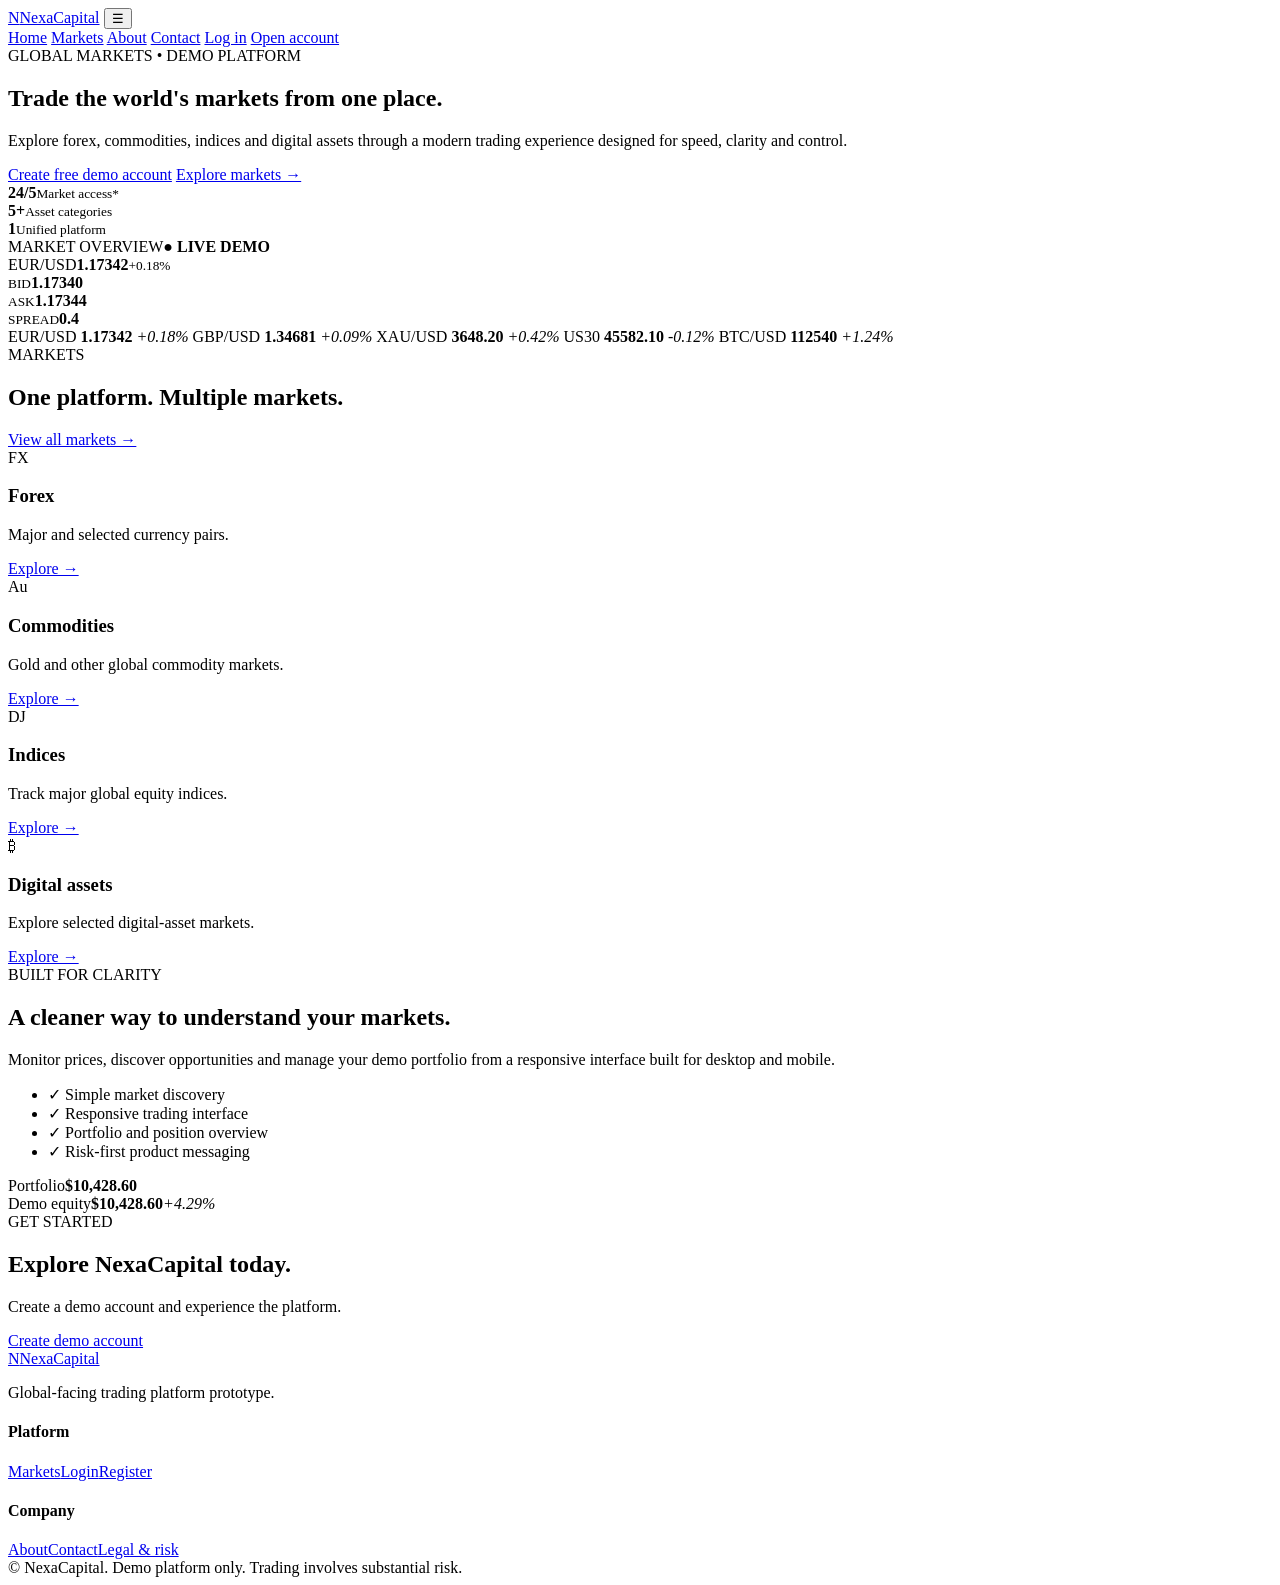
==== index.html @ 88aeab78 "Add files via upload" ====
<!DOCTYPE html>
<html lang="en">
<head>
  <meta charset="UTF-8">
  <meta name="viewport" content="width=device-width, initial-scale=1.0">
  <meta name="description" content="NexaCapital — modern global markets trading platform demo.">
  <title>NexaCapital | Trade Global Markets</title>
  <link rel="stylesheet" href="assets/css/style.css">
</head>
<body>
<header class="header">
  <div class="container nav">
    <a class="logo" href="index.html"><span>N</span>NexaCapital</a>
    <button class="menu-toggle" aria-label="Open menu">☰</button>
    <nav class="nav-links">
      <a class="active" href="index.html">Home</a>
      <a href="markets.html">Markets</a>
      <a href="about.html">About</a>
      <a href="contact.html">Contact</a>
      <a class="nav-login" href="login.html">Log in</a>
      <a class="btn btn-primary btn-small" href="register.html">Open account</a>
    </nav>
  </div>
</header>

<main>
<section class="hero">
  <div class="container hero-grid">
    <div>
      <div class="eyebrow">GLOBAL MARKETS • DEMO PLATFORM</div>
      <h1>Trade the world's markets from <span>one place.</span></h1>
      <p class="hero-text">Explore forex, commodities, indices and digital assets through a modern trading experience designed for speed, clarity and control.</p>
      <div class="hero-actions">
        <a class="btn btn-primary" href="register.html">Create free demo account</a>
        <a class="btn btn-ghost" href="markets.html">Explore markets →</a>
      </div>
      <div class="trust-row">
        <div><strong>24/5</strong><small>Market access*</small></div>
        <div><strong>5+</strong><small>Asset categories</small></div>
        <div><strong>1</strong><small>Unified platform</small></div>
      </div>
    </div>
    <div class="hero-card">
      <div class="terminal-top"><span>MARKET OVERVIEW</span><b class="live-dot">● LIVE DEMO</b></div>
      <div class="quote-big"><span>EUR/USD</span><strong id="heroPrice">1.17342</strong><small id="heroChange">+0.18%</small></div>
      <div class="mini-chart"><div class="chart-line"></div></div>
      <div class="quote-grid">
        <div><small>BID</small><b id="heroBid">1.17340</b></div>
        <div><small>ASK</small><b id="heroAsk">1.17344</b></div>
        <div><small>SPREAD</small><b>0.4</b></div>
      </div>
    </div>
  </div>
</section>

<section class="ticker">
  <div class="ticker-track" id="tickerTrack">
    <span>EUR/USD <b>1.17342</b> <i>+0.18%</i></span>
    <span>GBP/USD <b>1.34681</b> <i>+0.09%</i></span>
    <span>XAU/USD <b>3648.20</b> <i>+0.42%</i></span>
    <span>US30 <b>45582.10</b> <i>-0.12%</i></span>
    <span>BTC/USD <b>112540</b> <i>+1.24%</i></span>
  </div>
</section>

<section class="section">
  <div class="container">
    <div class="section-heading">
      <div><div class="eyebrow">MARKETS</div><h2>One platform. Multiple markets.</h2></div>
      <a href="markets.html">View all markets →</a>
    </div>
    <div class="market-cards">
      <article class="market-card"><div class="market-icon">FX</div><h3>Forex</h3><p>Major and selected currency pairs.</p><a href="markets.html">Explore →</a></article>
      <article class="market-card"><div class="market-icon">Au</div><h3>Commodities</h3><p>Gold and other global commodity markets.</p><a href="markets.html">Explore →</a></article>
      <article class="market-card"><div class="market-icon">DJ</div><h3>Indices</h3><p>Track major global equity indices.</p><a href="markets.html">Explore →</a></article>
      <article class="market-card"><div class="market-icon">₿</div><h3>Digital assets</h3><p>Explore selected digital-asset markets.</p><a href="markets.html">Explore →</a></article>
    </div>
  </div>
</section>

<section class="section dark-section">
  <div class="container split">
    <div>
      <div class="eyebrow">BUILT FOR CLARITY</div>
      <h2>A cleaner way to understand your markets.</h2>
      <p>Monitor prices, discover opportunities and manage your demo portfolio from a responsive interface built for desktop and mobile.</p>
      <ul class="feature-list">
        <li><span>✓</span> Simple market discovery</li>
        <li><span>✓</span> Responsive trading interface</li>
        <li><span>✓</span> Portfolio and position overview</li>
        <li><span>✓</span> Risk-first product messaging</li>
      </ul>
    </div>
    <div class="dashboard-preview">
      <div class="preview-header"><span>Portfolio</span><b>$10,428.60</b></div>
      <div class="preview-stat"><span>Demo equity</span><strong>$10,428.60</strong><em>+4.29%</em></div>
      <div class="bars"><span style="height:35%"></span><span style="height:48%"></span><span style="height:40%"></span><span style="height:65%"></span><span style="height:56%"></span><span style="height:78%"></span><span style="height:70%"></span><span style="height:88%"></span></div>
    </div>
  </div>
</section>

<section class="cta">
  <div class="container cta-box">
    <div><div class="eyebrow">GET STARTED</div><h2>Explore NexaCapital today.</h2><p>Create a demo account and experience the platform.</p></div>
    <a class="btn btn-primary" href="register.html">Create demo account</a>
  </div>
</section>
</main>

<footer class="footer">
  <div class="container footer-grid">
    <div><a class="logo" href="index.html"><span>N</span>NexaCapital</a><p>Global-facing trading platform prototype.</p></div>
    <div><h4>Platform</h4><a href="markets.html">Markets</a><a href="login.html">Login</a><a href="register.html">Register</a></div>
    <div><h4>Company</h4><a href="about.html">About</a><a href="contact.html">Contact</a><a href="legal.html">Legal & risk</a></div>
  </div>
  <div class="container footer-bottom">© <span class="year"></span> NexaCapital. Demo platform only. Trading involves substantial risk.</div>
</footer>
<script src="assets/js/app.js"></script>
</body>
</html>
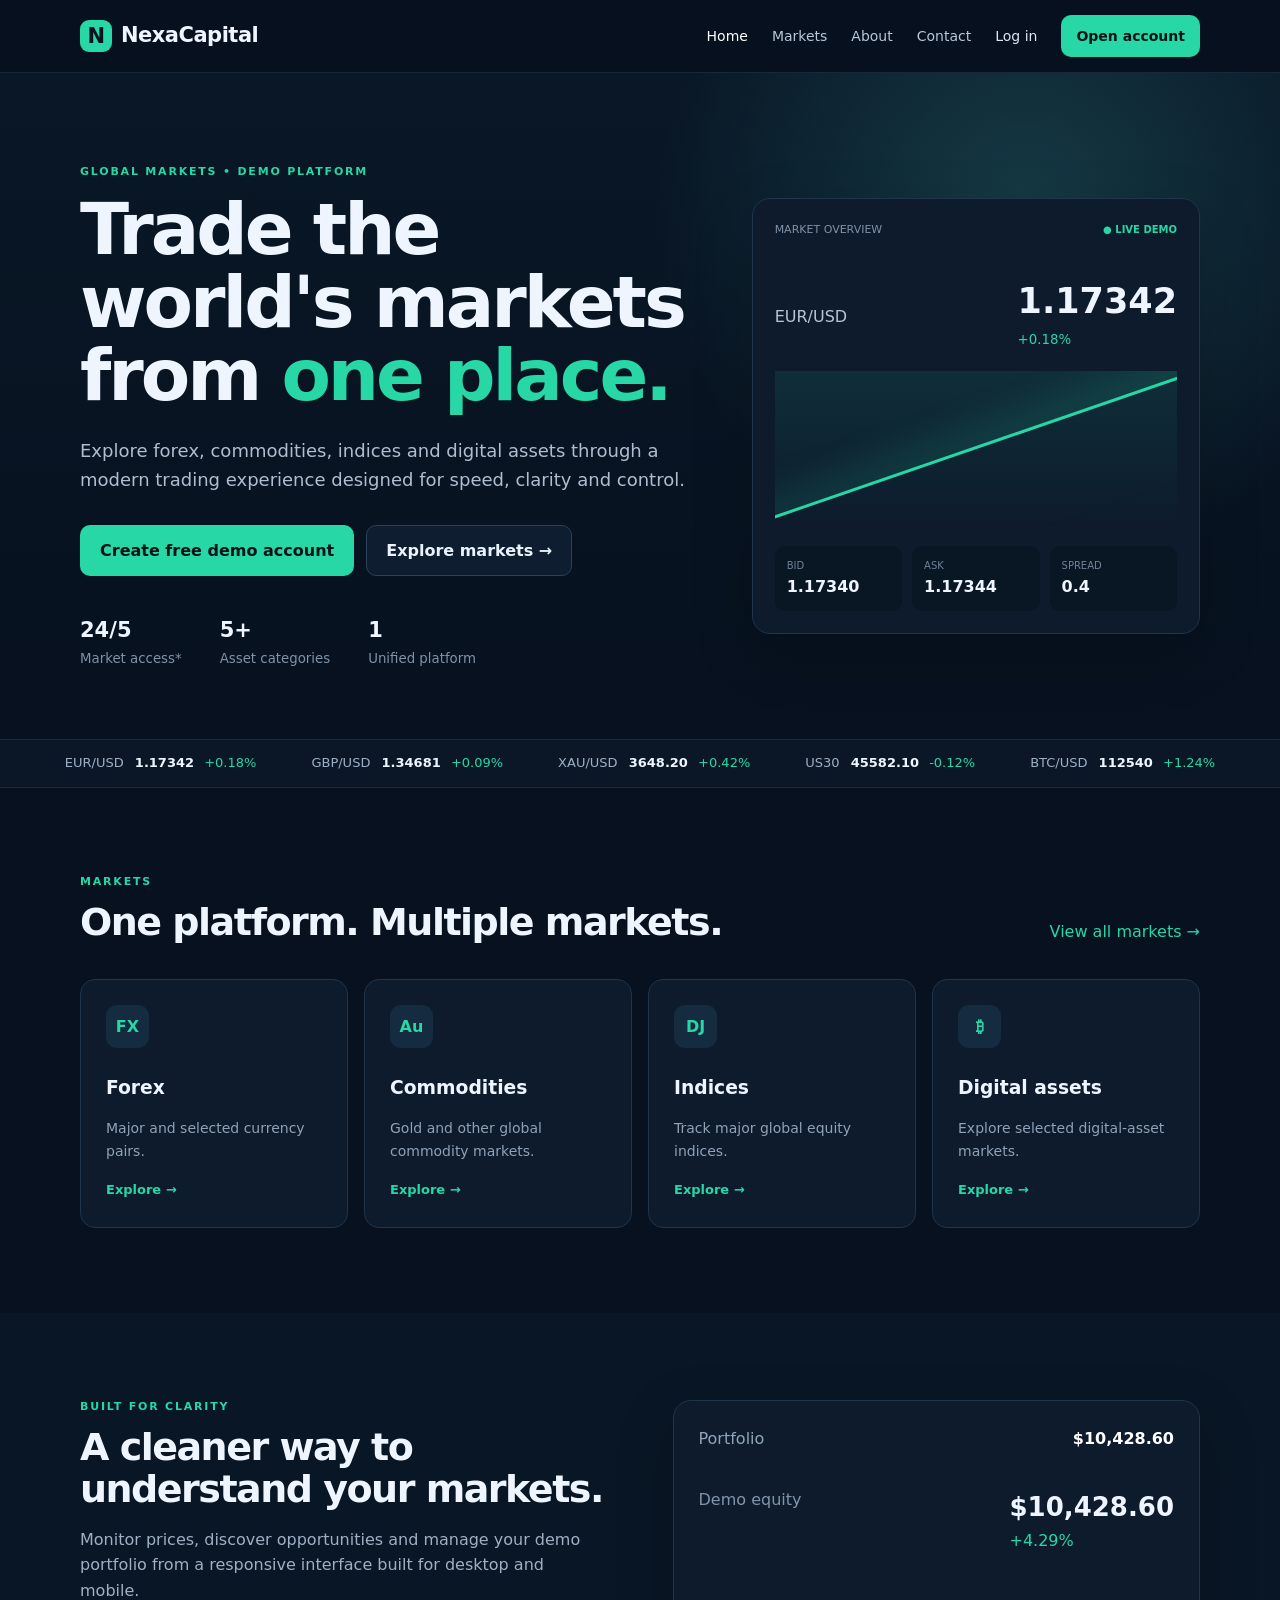
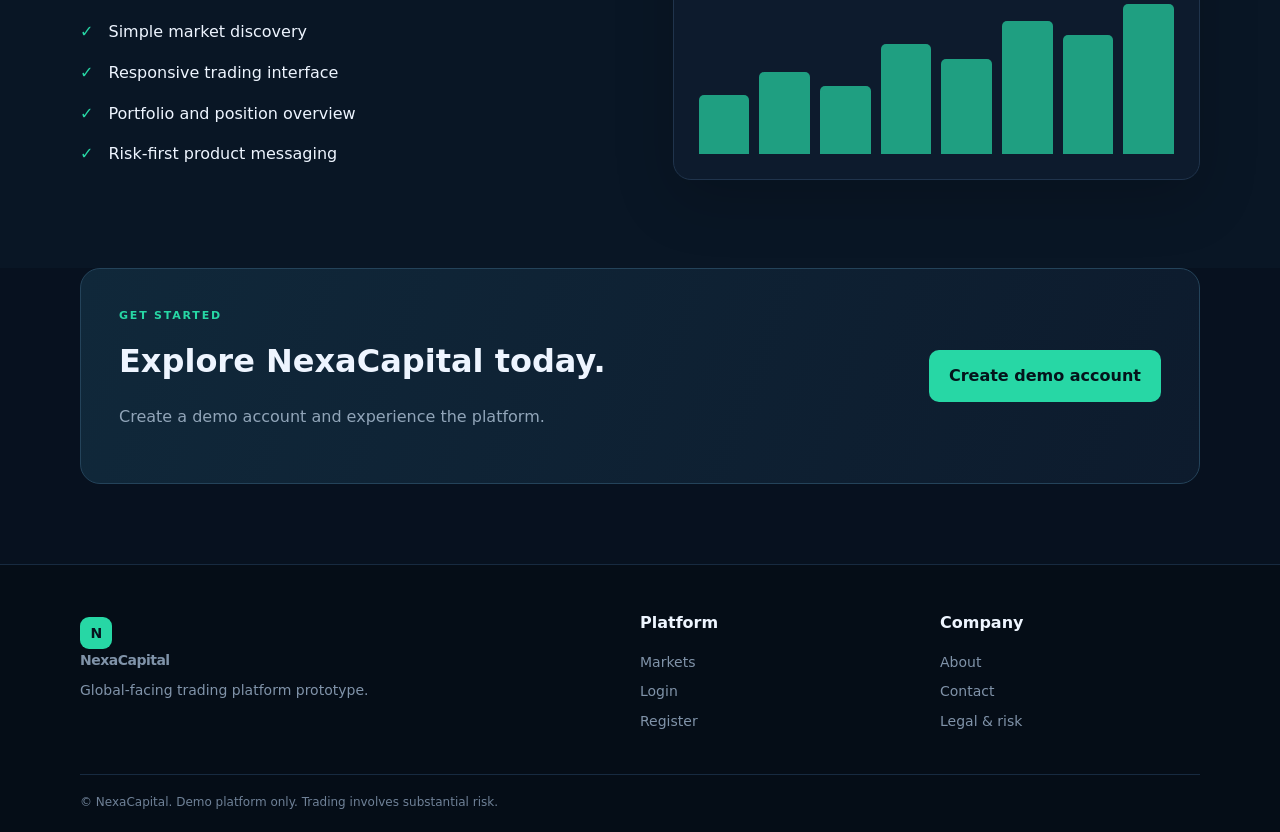
==== commit e2e01130: "Refactor index.html for improved structure and readability Updated HTML structure and improved forma" ====
--- a/index.html
+++ b/index.html
@@ -3,118 +3,547 @@
 <head>
   <meta charset="UTF-8">
   <meta name="viewport" content="width=device-width, initial-scale=1.0">
+
   <meta name="description" content="NexaCapital — modern global markets trading platform demo.">
+
   <title>NexaCapital | Trade Global Markets</title>
-  <link rel="stylesheet" href="assets/css/style.css">
+
+  <link rel="stylesheet" href="style.css">
 </head>
+
 <body>
+
 <header class="header">
   <div class="container nav">
-    <a class="logo" href="index.html"><span>N</span>NexaCapital</a>
-    <button class="menu-toggle" aria-label="Open menu">☰</button>
+
+    <a class="logo" href="index.html">
+      <span>N</span>NexaCapital
+    </a>
+
+    <button class="menu-toggle" aria-label="Open menu">
+      ☰
+    </button>
+
     <nav class="nav-links">
       <a class="active" href="index.html">Home</a>
       <a href="markets.html">Markets</a>
       <a href="about.html">About</a>
       <a href="contact.html">Contact</a>
-      <a class="nav-login" href="login.html">Log in</a>
-      <a class="btn btn-primary btn-small" href="register.html">Open account</a>
+
+      <a class="nav-login" href="login.html">
+        Log in
+      </a>
+
+      <a class="btn btn-primary btn-small" href="register.html">
+        Open account
+      </a>
     </nav>
+
   </div>
 </header>
 
+
 <main>
+
+<!-- HERO SECTION -->
 <section class="hero">
+
   <div class="container hero-grid">
+
     <div>
-      <div class="eyebrow">GLOBAL MARKETS • DEMO PLATFORM</div>
-      <h1>Trade the world's markets from <span>one place.</span></h1>
-      <p class="hero-text">Explore forex, commodities, indices and digital assets through a modern trading experience designed for speed, clarity and control.</p>
+
+      <div class="eyebrow">
+        GLOBAL MARKETS • DEMO PLATFORM
+      </div>
+
+      <h1>
+        Trade the world's markets from
+        <span>one place.</span>
+      </h1>
+
+      <p class="hero-text">
+        Explore forex, commodities, indices and digital assets
+        through a modern trading experience designed for speed,
+        clarity and control.
+      </p>
+
       <div class="hero-actions">
-        <a class="btn btn-primary" href="register.html">Create free demo account</a>
-        <a class="btn btn-ghost" href="markets.html">Explore markets →</a>
-      </div>
+
+        <a class="btn btn-primary" href="register.html">
+          Create free demo account
+        </a>
+
+        <a class="btn btn-ghost" href="markets.html">
+          Explore markets →
+        </a>
+
+      </div>
+
+
       <div class="trust-row">
-        <div><strong>24/5</strong><small>Market access*</small></div>
-        <div><strong>5+</strong><small>Asset categories</small></div>
-        <div><strong>1</strong><small>Unified platform</small></div>
-      </div>
-    </div>
+
+        <div>
+          <strong>24/5</strong>
+          <small>Market access*</small>
+        </div>
+
+        <div>
+          <strong>5+</strong>
+          <small>Asset categories</small>
+        </div>
+
+        <div>
+          <strong>1</strong>
+          <small>Unified platform</small>
+        </div>
+
+      </div>
+
+    </div>
+
+
+    <!-- MARKET PREVIEW -->
     <div class="hero-card">
-      <div class="terminal-top"><span>MARKET OVERVIEW</span><b class="live-dot">● LIVE DEMO</b></div>
-      <div class="quote-big"><span>EUR/USD</span><strong id="heroPrice">1.17342</strong><small id="heroChange">+0.18%</small></div>
-      <div class="mini-chart"><div class="chart-line"></div></div>
+
+      <div class="terminal-top">
+
+        <span>
+          MARKET OVERVIEW
+        </span>
+
+        <b class="live-dot">
+          ● LIVE DEMO
+        </b>
+
+      </div>
+
+
+      <div class="quote-big">
+
+        <span>
+          EUR/USD
+        </span>
+
+        <strong id="heroPrice">
+          1.17342
+        </strong>
+
+        <small id="heroChange">
+          +0.18%
+        </small>
+
+      </div>
+
+
+      <div class="mini-chart">
+
+        <div class="chart-line"></div>
+
+      </div>
+
+
       <div class="quote-grid">
-        <div><small>BID</small><b id="heroBid">1.17340</b></div>
-        <div><small>ASK</small><b id="heroAsk">1.17344</b></div>
-        <div><small>SPREAD</small><b>0.4</b></div>
-      </div>
-    </div>
-  </div>
+
+        <div>
+          <small>BID</small>
+          <b id="heroBid">
+            1.17340
+          </b>
+        </div>
+
+        <div>
+          <small>ASK</small>
+          <b id="heroAsk">
+            1.17344
+          </b>
+        </div>
+
+        <div>
+          <small>SPREAD</small>
+          <b>
+            0.4
+          </b>
+        </div>
+
+      </div>
+
+    </div>
+
+  </div>
+
 </section>
 
+
+<!-- MARKET TICKER -->
 <section class="ticker">
+
   <div class="ticker-track" id="tickerTrack">
-    <span>EUR/USD <b>1.17342</b> <i>+0.18%</i></span>
-    <span>GBP/USD <b>1.34681</b> <i>+0.09%</i></span>
-    <span>XAU/USD <b>3648.20</b> <i>+0.42%</i></span>
-    <span>US30 <b>45582.10</b> <i>-0.12%</i></span>
-    <span>BTC/USD <b>112540</b> <i>+1.24%</i></span>
-  </div>
+
+    <span>
+      EUR/USD
+      <b>1.17342</b>
+      <i>+0.18%</i>
+    </span>
+
+    <span>
+      GBP/USD
+      <b>1.34681</b>
+      <i>+0.09%</i>
+    </span>
+
+    <span>
+      XAU/USD
+      <b>3648.20</b>
+      <i>+0.42%</i>
+    </span>
+
+    <span>
+      US30
+      <b>45582.10</b>
+      <i>-0.12%</i>
+    </span>
+
+    <span>
+      BTC/USD
+      <b>112540</b>
+      <i>+1.24%</i>
+    </span>
+
+  </div>
+
 </section>
 
+
+<!-- MARKETS -->
 <section class="section">
+
   <div class="container">
+
     <div class="section-heading">
-      <div><div class="eyebrow">MARKETS</div><h2>One platform. Multiple markets.</h2></div>
-      <a href="markets.html">View all markets →</a>
-    </div>
+
+      <div>
+
+        <div class="eyebrow">
+          MARKETS
+        </div>
+
+        <h2>
+          One platform. Multiple markets.
+        </h2>
+
+      </div>
+
+      <a href="markets.html">
+        View all markets →
+      </a>
+
+    </div>
+
+
     <div class="market-cards">
-      <article class="market-card"><div class="market-icon">FX</div><h3>Forex</h3><p>Major and selected currency pairs.</p><a href="markets.html">Explore →</a></article>
-      <article class="market-card"><div class="market-icon">Au</div><h3>Commodities</h3><p>Gold and other global commodity markets.</p><a href="markets.html">Explore →</a></article>
-      <article class="market-card"><div class="market-icon">DJ</div><h3>Indices</h3><p>Track major global equity indices.</p><a href="markets.html">Explore →</a></article>
-      <article class="market-card"><div class="market-icon">₿</div><h3>Digital assets</h3><p>Explore selected digital-asset markets.</p><a href="markets.html">Explore →</a></article>
-    </div>
-  </div>
+
+      <article class="market-card">
+
+        <div class="market-icon">
+          FX
+        </div>
+
+        <h3>
+          Forex
+        </h3>
+
+        <p>
+          Major and selected currency pairs.
+        </p>
+
+        <a href="markets.html">
+          Explore →
+        </a>
+
+      </article>
+
+
+      <article class="market-card">
+
+        <div class="market-icon">
+          Au
+        </div>
+
+        <h3>
+          Commodities
+        </h3>
+
+        <p>
+          Gold and other global commodity markets.
+        </p>
+
+        <a href="markets.html">
+          Explore →
+        </a>
+
+      </article>
+
+
+      <article class="market-card">
+
+        <div class="market-icon">
+          DJ
+        </div>
+
+        <h3>
+          Indices
+        </h3>
+
+        <p>
+          Track major global equity indices.
+        </p>
+
+        <a href="markets.html">
+          Explore →
+        </a>
+
+      </article>
+
+
+      <article class="market-card">
+
+        <div class="market-icon">
+          ₿
+        </div>
+
+        <h3>
+          Digital assets
+        </h3>
+
+        <p>
+          Explore selected digital-asset markets.
+        </p>
+
+        <a href="markets.html">
+          Explore →
+        </a>
+
+      </article>
+
+    </div>
+
+  </div>
+
 </section>
 
+
+<!-- FEATURES -->
 <section class="section dark-section">
+
   <div class="container split">
+
     <div>
-      <div class="eyebrow">BUILT FOR CLARITY</div>
-      <h2>A cleaner way to understand your markets.</h2>
-      <p>Monitor prices, discover opportunities and manage your demo portfolio from a responsive interface built for desktop and mobile.</p>
+
+      <div class="eyebrow">
+        BUILT FOR CLARITY
+      </div>
+
+      <h2>
+        A cleaner way to understand your markets.
+      </h2>
+
+      <p>
+        Monitor prices, discover opportunities and manage
+        your demo portfolio from a responsive interface built
+        for desktop and mobile.
+      </p>
+
+
       <ul class="feature-list">
-        <li><span>✓</span> Simple market discovery</li>
-        <li><span>✓</span> Responsive trading interface</li>
-        <li><span>✓</span> Portfolio and position overview</li>
-        <li><span>✓</span> Risk-first product messaging</li>
+
+        <li>
+          <span>✓</span>
+          Simple market discovery
+        </li>
+
+        <li>
+          <span>✓</span>
+          Responsive trading interface
+        </li>
+
+        <li>
+          <span>✓</span>
+          Portfolio and position overview
+        </li>
+
+        <li>
+          <span>✓</span>
+          Risk-first product messaging
+        </li>
+
       </ul>
-    </div>
+
+    </div>
+
+
+    <!-- DASHBOARD PREVIEW -->
     <div class="dashboard-preview">
-      <div class="preview-header"><span>Portfolio</span><b>$10,428.60</b></div>
-      <div class="preview-stat"><span>Demo equity</span><strong>$10,428.60</strong><em>+4.29%</em></div>
-      <div class="bars"><span style="height:35%"></span><span style="height:48%"></span><span style="height:40%"></span><span style="height:65%"></span><span style="height:56%"></span><span style="height:78%"></span><span style="height:70%"></span><span style="height:88%"></span></div>
-    </div>
-  </div>
+
+      <div class="preview-header">
+
+        <span>
+          Portfolio
+        </span>
+
+        <b>
+          $10,428.60
+        </b>
+
+      </div>
+
+
+      <div class="preview-stat">
+
+        <span>
+          Demo equity
+        </span>
+
+        <strong>
+          $10,428.60
+        </strong>
+
+        <em>
+          +4.29%
+        </em>
+
+      </div>
+
+
+      <div class="bars">
+
+        <span style="height:35%"></span>
+        <span style="height:48%"></span>
+        <span style="height:40%"></span>
+        <span style="height:65%"></span>
+        <span style="height:56%"></span>
+        <span style="height:78%"></span>
+        <span style="height:70%"></span>
+        <span style="height:88%"></span>
+
+      </div>
+
+    </div>
+
+  </div>
+
 </section>
 
+
+<!-- CALL TO ACTION -->
 <section class="cta">
+
   <div class="container cta-box">
-    <div><div class="eyebrow">GET STARTED</div><h2>Explore NexaCapital today.</h2><p>Create a demo account and experience the platform.</p></div>
-    <a class="btn btn-primary" href="register.html">Create demo account</a>
-  </div>
+
+    <div>
+
+      <div class="eyebrow">
+        GET STARTED
+      </div>
+
+      <h2>
+        Explore NexaCapital today.
+      </h2>
+
+      <p>
+        Create a demo account and experience the platform.
+      </p>
+
+    </div>
+
+
+    <a class="btn btn-primary" href="register.html">
+      Create demo account
+    </a>
+
+  </div>
+
 </section>
+
 </main>
 
+
+<!-- FOOTER -->
 <footer class="footer">
+
   <div class="container footer-grid">
-    <div><a class="logo" href="index.html"><span>N</span>NexaCapital</a><p>Global-facing trading platform prototype.</p></div>
-    <div><h4>Platform</h4><a href="markets.html">Markets</a><a href="login.html">Login</a><a href="register.html">Register</a></div>
-    <div><h4>Company</h4><a href="about.html">About</a><a href="contact.html">Contact</a><a href="legal.html">Legal & risk</a></div>
-  </div>
-  <div class="container footer-bottom">© <span class="year"></span> NexaCapital. Demo platform only. Trading involves substantial risk.</div>
+
+    <div>
+
+      <a class="logo" href="index.html">
+        <span>N</span>NexaCapital
+      </a>
+
+      <p>
+        Global-facing trading platform prototype.
+      </p>
+
+    </div>
+
+
+    <div>
+
+      <h4>
+        Platform
+      </h4>
+
+      <a href="markets.html">
+        Markets
+      </a>
+
+      <a href="login.html">
+        Login
+      </a>
+
+      <a href="register.html">
+        Register
+      </a>
+
+    </div>
+
+
+    <div>
+
+      <h4>
+        Company
+      </h4>
+
+      <a href="about.html">
+        About
+      </a>
+
+      <a href="contact.html">
+        Contact
+      </a>
+
+      <a href="legal.html">
+        Legal & risk
+      </a>
+
+    </div>
+
+  </div>
+
+
+  <div class="container footer-bottom">
+
+    © <span class="year"></span>
+    NexaCapital.
+
+    Demo platform only.
+    Trading involves substantial risk.
+
+  </div>
+
 </footer>
-<script src="assets/js/app.js"></script>
+
+
+<!-- JAVASCRIPT -->
+<script src="app.js"></script>
+
 </body>
-</html>+  </html>
--- a/style.css
+++ b/style.css
@@ -0,0 +1,3 @@
+*{box-sizing:border-box}html{scroll-behavior:smooth}body{margin:0;background:#07111f;color:#eef5ff;font-family:Inter,system-ui,-apple-system,BlinkMacSystemFont,"Segoe UI",sans-serif;line-height:1.6}a{color:inherit;text-decoration:none}button,input,select,textarea{font:inherit}.container{width:min(1120px,92%);margin:auto}.header{position:sticky;top:0;z-index:20;background:rgba(7,17,31,.92);backdrop-filter:blur(14px);border-bottom:1px solid #17283d}.nav{min-height:72px;display:flex;align-items:center;justify-content:space-between;gap:20px}.logo{font-size:21px;font-weight:800;letter-spacing:-.5px;display:flex;align-items:center;gap:9px}.logo span{display:grid;place-items:center;width:32px;height:32px;border-radius:9px;background:#27d7a5;color:#06121e}.nav-links{display:flex;align-items:center;gap:24px;font-size:14px;color:#b8c7d9}.nav-links a:hover,.nav-links .active{color:#fff}.nav-login{background:none;border:0;color:#dbe7f5;cursor:pointer}.btn{display:inline-flex;justify-content:center;align-items:center;border:1px solid transparent;border-radius:10px;padding:12px 19px;font-weight:750;cursor:pointer;transition:.2s}.btn-primary{background:#27d7a5;color:#04131b}.btn-primary:hover{transform:translateY(-1px);filter:brightness(1.06)}.btn-ghost,.btn.secondary{border-color:#29415b;background:#0e1d30;color:#eaf3fc}.btn-small{padding:9px 14px}.menu-toggle{display:none;background:none;color:white;border:0;font-size:25px}.hero{padding:90px 0 70px;background:radial-gradient(circle at 80% 20%,#153a45 0,transparent 32%),linear-gradient(180deg,#091726,#07111f)}.hero-grid{display:grid;grid-template-columns:1.15fr .85fr;gap:65px;align-items:center}.eyebrow{font-size:11px;letter-spacing:1.8px;color:#27d7a5;font-weight:800;margin-bottom:12px}.hero h1,.page-hero h1{font-size:clamp(42px,6vw,72px);line-height:1.02;letter-spacing:-3px;margin:0 0 24px}.hero h1 span{color:#27d7a5}.hero-text{font-size:18px;color:#aebed0;max-width:650px}.hero-actions{display:flex;gap:12px;flex-wrap:wrap;margin:30px 0}.trust-row{display:flex;gap:38px;margin-top:38px}.trust-row div{display:grid}.trust-row strong{font-size:21px}.trust-row small{color:#7f92a8}.hero-card,.dashboard-preview,.info-card,.form-card,.terminal-panel{background:#0d1b2d;border:1px solid #20344c;border-radius:18px;box-shadow:0 20px 60px rgba(0,0,0,.18)}.hero-card{padding:22px}.terminal-top,.preview-header,.panel-header{display:flex;justify-content:space-between;align-items:center;gap:15px}.terminal-top{font-size:11px;color:#7f92a8}.live-dot{color:#27d7a5;font-size:10px}.quote-big{display:grid;grid-template-columns:1fr auto;align-items:end;margin-top:35px}.quote-big span{color:#b4c5d8}.quote-big strong{font-size:35px}.quote-big small{grid-column:2;color:#27d7a5}.mini-chart{height:155px;margin:20px 0;background:linear-gradient(180deg,rgba(39,215,165,.1),transparent);overflow:hidden;position:relative}.chart-line{position:absolute;inset:50% -10% auto;height:100px;border-top:3px solid #27d7a5;transform:rotate(-7deg) skewY(-12deg);box-shadow:0 -25px 30px rgba(39,215,165,.12)}.quote-grid{display:grid;grid-template-columns:repeat(3,1fr);gap:10px}.quote-grid div{background:#091624;border-radius:10px;padding:12px}.quote-grid small{display:block;color:#6e8299;font-size:10px}.ticker{overflow:hidden;background:#0b1727;border-top:1px solid #172a40;border-bottom:1px solid #172a40}.ticker-track{display:flex;gap:55px;white-space:nowrap;padding:13px 4%;font-size:13px;color:#9eb0c5;justify-content:center}.ticker-track b{color:#eef5ff;margin-left:7px}.ticker-track i{color:#27d7a5;font-style:normal;margin-left:6px}.section{padding:85px 0}.dark-section{background:#091625}.section-heading{display:flex;justify-content:space-between;align-items:end;gap:20px;margin-bottom:35px}.section-heading h2,.split h2{font-size:38px;line-height:1.1;letter-spacing:-1.5px;margin:0}.section-heading>a{color:#27d7a5}.market-cards{display:grid;grid-template-columns:repeat(4,1fr);gap:16px}.market-card{background:#0d1b2d;border:1px solid #20344c;border-radius:15px;padding:25px;min-height:210px}.market-card:hover{border-color:#2e536d;transform:translateY(-2px)}.market-icon{width:43px;height:43px;border-radius:11px;display:grid;place-items:center;background:#152b40;color:#27d7a5;font-weight:800}.market-card h3{margin:25px 0 5px}.market-card p{color:#8fa2b8;font-size:14px}.market-card a{color:#27d7a5;font-size:13px;font-weight:700}.split{display:grid;grid-template-columns:1fr 1fr;gap:65px;align-items:center}.split p,.page-hero p,.legal p{color:#9fb0c4}.feature-list{padding:0;list-style:none}.feature-list li{margin:15px 0}.feature-list span{color:#27d7a5;margin-right:10px}.dashboard-preview{padding:25px}.preview-header{color:#91a5ba}.preview-header b{color:#fff}.preview-stat{margin-top:35px;display:grid;grid-template-columns:1fr auto}.preview-stat span{color:#8195aa}.preview-stat strong{font-size:26px}.preview-stat em{grid-column:2;color:#27d7a5;font-style:normal}.bars{height:170px;display:flex;align-items:end;gap:10px;margin-top:30px}.bars span{flex:1;background:#27d7a5;border-radius:5px 5px 0 0;opacity:.7}.cta{padding:0 0 80px}.cta-box{background:linear-gradient(110deg,#10283a,#0d1b2d);border:1px solid #24435a;border-radius:20px;padding:38px;display:flex;justify-content:space-between;align-items:center;gap:20px}.cta h2{margin:0;font-size:32px}.cta p{color:#91a5b9}.footer{border-top:1px solid #172a40;background:#050d17;padding:45px 0 20px}.footer-grid{display:grid;grid-template-columns:2fr 1fr 1fr;gap:40px}.footer-grid p,.footer-grid a{display:block;color:#8093a9;font-size:14px;margin:7px 0}.footer-grid h4{margin:0 0 15px}.footer-bottom{border-top:1px solid #172a40;margin-top:35px;padding-top:18px;color:#6f8197;font-size:12px}.page-hero{padding:75px 0 50px;background:#091726}.page-hero h1{font-size:55px;max-width:800px}.market-table-wrap{overflow:auto;background:#0d1b2d;border:1px solid #20344c;border-radius:16px}.market-table{width:100%;border-collapse:collapse;min-width:700px}.market-table th,.market-table td{text-align:left;padding:17px 20px;border-bottom:1px solid #1b2d43;font-size:14px}.market-table th{color:#73879e;font-size:11px;text-transform:uppercase;letter-spacing:1px}.market-table tr:last-child td{border:0}.positive{color:#27d7a5!important}.negative{color:#ff7d8b!important}.table-link{color:#27d7a5;font-weight:700}.category-grid{display:grid;grid-template-columns:repeat(4,1fr);gap:14px}.category-grid div{border:1px solid #21364d;border-radius:13px;padding:22px;display:grid}.category-grid span{color:#8195ab;font-size:13px}.contact-grid{display:grid;grid-template-columns:1fr 1fr;gap:50px}.contact-item{border-top:1px solid #1d3147;padding:17px 0;display:grid}.contact-item span{color:#8da0b5}.form-card{padding:30px}.form-card label{display:grid;gap:7px;color:#9eb0c4;font-size:13px;margin:15px 0}.form-card input,.form-card select,.form-card textarea{width:100%;background:#081523;border:1px solid #243a51;border-radius:9px;color:#fff;padding:12px;outline:none}.form-card input:focus,.form-card select:focus,.form-card textarea:focus{border-color:#27d7a5}.form-message{color:#27d7a5;font-size:13px}.auth-wrap{min-height:calc(100vh - 73px);display:grid;place-items:center;padding:45px 0}.auth-card{width:min(480px,92%)}.auth-card h1{font-size:38px;line-height:1.1;margin:5px 0}.muted{color:#8194a9;font-size:14px}.full{width:100%;margin-top:10px}.form-links{display:flex;justify-content:space-between;gap:15px;margin-top:20px;font-size:13px;color:#27d7a5}.two-col{display:grid;grid-template-columns:1fr 1fr;gap:12px}.check{display:flex!important;grid-template-columns:auto 1fr!important;align-items:center;gap:9px!important}.check input{width:auto}.back-link{color:#91a4ba;font-size:14px}.dashboard-head{padding:55px 0 25px;background:#091726}.dashboard-head h1{margin:0;font-size:44px}.stats-grid{display:grid;grid-template-columns:repeat(4,1fr);gap:15px}.stat-card{background:#0d1b2d;border:1px solid #20344c;border-radius:14px;padding:22px}.stat-card span{display:block;color:#7f93a9;font-size:12px}.stat-card strong{display:block;font-size:24px;margin-top:6px}.dashboard-grid{display:grid;grid-template-columns:1.5fr 1fr;gap:18px;margin-top:18px}.terminal-panel{padding:24px}.panel-header h2{margin:0}.panel-header a{color:#27d7a5;font-size:13px}.market-row{display:grid;grid-template-columns:1fr auto auto;gap:20px;align-items:center;padding:16px 0;border-bottom:1px solid #1b2e44}.market-row:last-child{border:0}.market-row small{display:block;color:#73879e;font-size:11px}.quick-actions{display:grid;gap:10px}.quick{padding:17px;border:1px solid #20344c;border-radius:11px;color:#c7d4e2}.quick:hover{border-color:#27d7a5}.legal{max-width:850px}.legal h2{margin-top:35px}.demo-banner{margin:20px auto 0;width:min(1120px,92%);padding:11px 15px;border:1px solid #28435c;background:#0d1b2d;border-radius:10px;color:#9fb1c5;font-size:12px;text-align:center}
+@media(max-width:850px){.menu-toggle{display:block}.nav-links{display:none;position:absolute;top:72px;left:0;right:0;background:#07111f;border-bottom:1px solid #20344c;padding:20px;flex-direction:column;align-items:stretch}.nav-links.open{display:flex}.nav-links .btn{text-align:center}.hero-grid,.split,.contact-grid,.dashboard-grid{grid-template-columns:1fr}.hero{padding-top:55px}.market-cards{grid-template-columns:repeat(2,1fr)}.stats-grid{grid-template-columns:repeat(2,1fr)}.category-grid{grid-template-columns:repeat(2,1fr)}.section-heading{align-items:start;flex-direction:column}.footer-grid{grid-template-columns:1fr 1fr}.cta-box{flex-direction:column;align-items:flex-start}.hero h1{letter-spacing:-2px}.page-hero h1{font-size:43px}}
+@media(max-width:520px){.market-cards,.stats-grid,.category-grid,.footer-grid,.two-col{grid-template-columns:1fr}.hero-actions,.trust-row{flex-direction:column;align-items:stretch}.trust-row{gap:15px}.quote-big strong{font-size:28px}.section{padding:60px 0}.section-heading h2,.split h2{font-size:31px}.dashboard-head h1{font-size:35px}}
